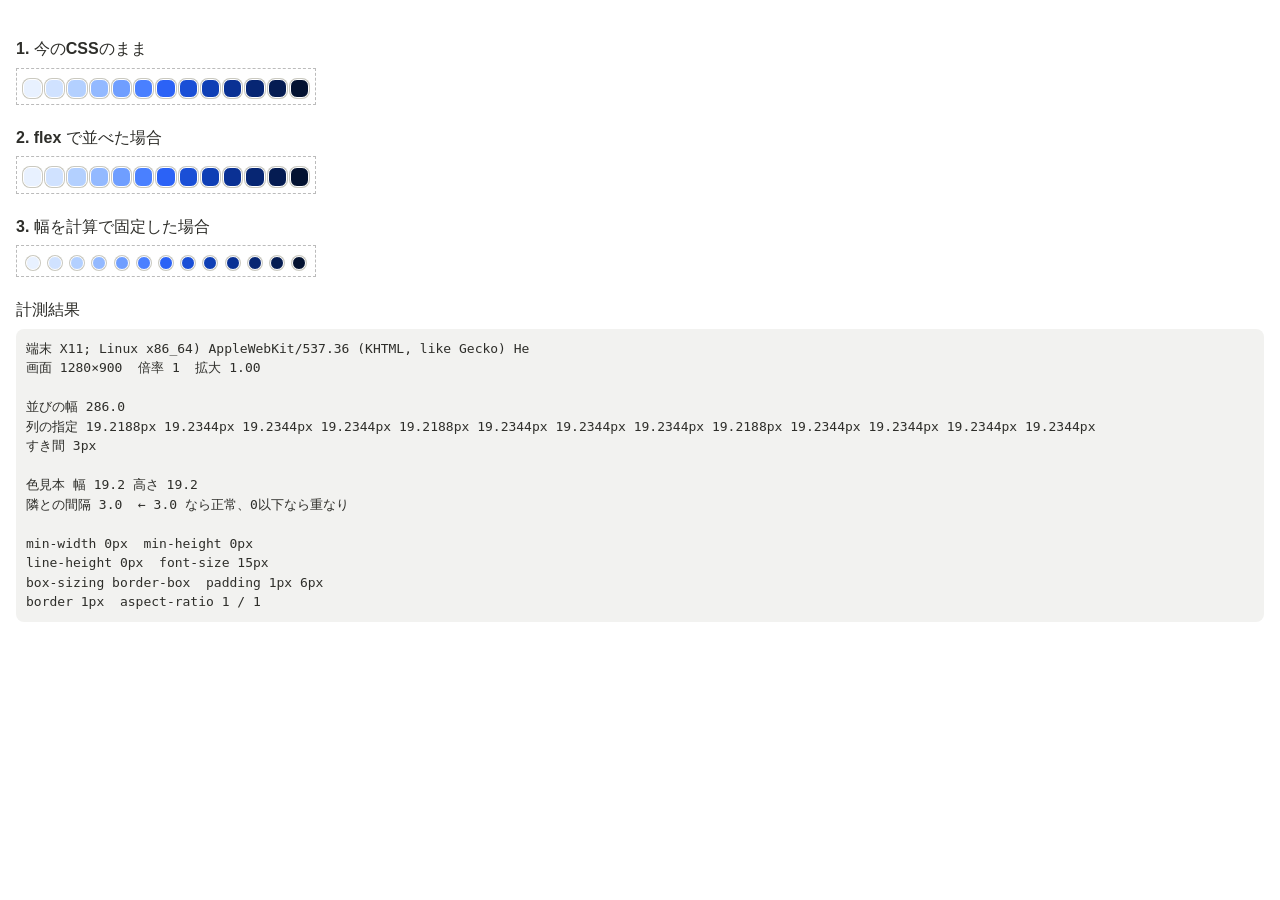
==== check.html @ 310b8d51 "chore: add a throwaway page that measures the swatch grid on a device Co-Authored-By: Claude Opus 5 " ====
<!doctype html>
<html lang="ja">
<head>
<meta charset="UTF-8" />
<meta name="viewport" content="width=device-width, initial-scale=1.0" />
<title>色見本の計測</title>
<link rel="stylesheet" href="styles.css" />
<style>
  body { margin: 0; padding: 16px; background: #fff; font: 15px/1.6 "Hiragino Sans", sans-serif; color: #2e2e2a; }
  h2 { margin: 20px 0 6px; font-size: 16px; }
  pre { margin: 0; padding: 10px; border-radius: 8px; background: #f2f2f0; font: 13px/1.5 ui-monospace, Menlo, monospace; white-space: pre-wrap; }
  .box { max-width: 300px; margin-bottom: 6px; padding: 6px; border: 1px dashed #bbb; }
  .flex .palette-swatches { display: flex; gap: 3px; }
  .flex .swatch { flex: 1 1 0; width: auto; }
  .fixed .swatch { width: calc((100% - 36px) / 13); max-width: 25px; }
</style>
</head>
<body>
<h2>1. 今のCSSのまま</h2>
<div class="box" id="a"><div class="palette-families"><div class="palette-family palette-family--dads"><div class="palette-swatches" style="--palette-columns: 13"></div></div></div></div>

<h2>2. flex で並べた場合</h2>
<div class="box flex" id="b"><div class="palette-families"><div class="palette-family palette-family--dads"><div class="palette-swatches" style="--palette-columns: 13"></div></div></div></div>

<h2>3. 幅を計算で固定した場合</h2>
<div class="box fixed" id="c"><div class="palette-families"><div class="palette-family palette-family--dads"><div class="palette-swatches" style="--palette-columns: 13"></div></div></div></div>

<h2>計測結果</h2>
<pre id="out">…</pre>

<script>
  const colours = ["#e8f1ff","#d0e2ff","#b3d0ff","#93b9ff","#6f9eff","#4a80ff","#2b62f6","#1a4fd6","#0f3fb5","#0a3194","#072673","#051c52","#031231"];
  for (const id of ["a", "b", "c"]) {
    const row = document.querySelector("#" + id + " .palette-swatches");
    for (const colour of colours) {
      const swatch = document.createElement("button");
      swatch.type = "button";
      swatch.className = "swatch";
      swatch.style.setProperty("--swatch", colour);
      row.append(swatch);
    }
  }
  const report = () => {
    const row = document.querySelector("#a .palette-swatches");
    const swatches = [...row.querySelectorAll(".swatch")];
    const first = swatches[0].getBoundingClientRect();
    const second = swatches[1].getBoundingClientRect();
    const style = getComputedStyle(swatches[0]);
    const rowStyle = getComputedStyle(row);
    const lines = [
      "端末 " + navigator.userAgent.replace(/^Mozilla\/5.0 \(/, "").slice(0, 60),
      "画面 " + window.innerWidth + "×" + window.innerHeight + "  倍率 " + window.devicePixelRatio + "  拡大 " + (window.visualViewport ? window.visualViewport.scale.toFixed(2) : "?"),
      "",
      "並びの幅 " + row.getBoundingClientRect().width.toFixed(1),
      "列の指定 " + rowStyle.gridTemplateColumns,
      "すき間 " + rowStyle.columnGap,
      "",
      "色見本 幅 " + first.width.toFixed(1) + " 高さ " + first.height.toFixed(1),
      "隣との間隔 " + (second.left - first.right).toFixed(1) + "  ← 3.0 なら正常、0以下なら重なり",
      "",
      "min-width " + style.minWidth + "  min-height " + style.minHeight,
      "line-height " + style.lineHeight + "  font-size " + style.fontSize,
      "box-sizing " + style.boxSizing + "  padding " + style.padding,
      "border " + style.borderTopWidth + "  aspect-ratio " + style.aspectRatio,
    ];
    document.querySelector("#out").textContent = lines.join("\n");
  };
  report();
  window.addEventListener("resize", report);
</script>
</body>
</html>
---- styles.css ----
:root {
  color-scheme: light;
  /* Every colour is a named colour from USWDS or the Digital Agency Design
     System (DADS), noted beside it. */
  --white: #ffffff; /* DADS white */
  --gray-5: #f0f0ec; /* USWDS gray-warm-5 */
  --gray-10: #e6e6e2; /* USWDS gray-warm-10 */
  --gray-20: #cac9c0; /* USWDS gray-warm-20 */
  --gray-50: #76766a; /* USWDS gray-warm-50 */
  --gray-60: #5d5d52; /* USWDS gray-warm-60 */
  --gray-70: #454540; /* USWDS gray-warm-70 */
  --gray-80: #2e2e2a; /* USWDS gray-warm-80 */
  --primary: #005ea2; /* USWDS blue-60v, the theme's primary */
  --primary-dark: #1a4480; /* USWDS blue-warm-70v, primary-dark */
  --primary-darker: #162e51; /* USWDS blue-warm-80v, primary-darker */
  --error: #d54309; /* USWDS red-warm-50v */
  --error-deep: #3d231d; /* USWDS orange-warm-80v */
  --error-soft: #f7bbb1; /* USWDS red-20 */
  --guide-text: #783cb9; /* USWDS violet-60v */
  --focus-outline: #000000; /* DADS black */
  --focus-field: #2491ff; /* USWDS blue-40v, the USWDS focus colour */
  --disabled-bg: #b3b3b3; /* DADS solid-gray-300 */
  --disabled-text: #f2f2f2; /* DADS solid-gray-50 */
  --credit-text: #666666; /* DADS solid-gray-600 */
  --ink: var(--gray-80);
  --muted: var(--gray-60);
  --line: var(--gray-10);
  --surface: var(--white);
  --canvas-bg: var(--gray-5);
  --disabled: 0.45;
  /* One scale for every gap, and one gutter for every edge of the screen. */
  --space-1: 4px;
  --space-2: 8px;
  --space-3: 12px;
  --space-4: 16px;
  --space-6: 24px;
  --gutter: var(--space-4);
  font-family: "Hiragino Sans", "Yu Gothic UI", "Yu Gothic", Meiryo, sans-serif;
  font-synthesis: none;
}

* {
  box-sizing: border-box;
}

html,
body {
  width: 100%;
  min-width: 720px;
  height: 100%;
  margin: 0;
  overflow-x: auto;
  overflow-y: hidden;
  overscroll-behavior: none;
  /* A quick second tap on a button is a second press, not a zoom. */
  touch-action: manipulation;
  background: var(--canvas-bg);
  color: var(--ink);
}

/* iOS enlarges text in some layouts unless told not to. It would take the
   swatches with it, which are sized from their own line box. */
html {
  -webkit-text-size-adjust: 100%;
}

button,
input {
  font: inherit;
}

button {
  color: inherit;
}

/* One thin black line, set apart by a gap: calm rather than a warning, and it
   stays clear on a light panel, the dark tool in hand, the blue button and a
   row of blue swatches alike. */
button:focus-visible,
input:focus-visible {
  outline: 2px solid var(--focus-outline);
  outline-offset: 2px;
}

/* A box being typed into already shows where the typing goes, and a click puts
   it in focus as surely as the keyboard does, so it takes a line on its own
   border instead of a ring set apart: the USWDS focus colour. */
.value-field:focus-visible,
.color-hex:focus-visible {
  outline: 2px solid var(--focus-field);
  outline-offset: -1px;
  box-shadow: none;
}

.app-shell {
  display: flex;
  height: 100dvh;
  flex-direction: column;
}

.app-header {
  position: relative;
  z-index: 20;
  display: grid;
  min-height: 72px;
  grid-template-columns: 300px 1fr auto;
  align-items: center;
  border-bottom: 1px solid var(--line);
  background: rgba(255, 255, 255, 0.96);
  padding: 0 var(--gutter);
  box-shadow: 0 2px 14px rgba(46, 46, 42, 0.035);
}

.brand {
  display: inline-flex;
  width: max-content;
  align-items: center;
  gap: var(--space-3);
}

/* Contained rather than stretched, so a drawing that is not square keeps its
   shape inside the square it is given. */
.brand-mark {
  display: block;
  width: 52px;
  height: 52px;
  object-fit: contain;
}

.brand-copy {
  display: flex;
  flex-direction: column;
  gap: var(--space-1);
  line-height: 1;
}

.brand-copy small {
  color: var(--muted);
  font-size: 12px;
  font-weight: 600;
  white-space: nowrap;
}

.brand-copy strong {
  font-size: 20px;
  font-weight: 800;
  letter-spacing: 0;
  white-space: nowrap;
}

.document-name {
  display: flex;
  justify-self: center;
  align-items: center;
  gap: 8px;
  color: var(--gray-60);
  font-size: 12px;
  font-weight: 600;
}

.document-dot {
  width: 6px;
  height: 6px;
  border-radius: 50%;
  background: var(--gray-20);
}

.document-name.is-edited .document-dot {
  background: var(--primary);
}

.document-name-compact { display: none; }

.header-actions,
.history-actions {
  display: flex;
  align-items: center;
}

/* Held in the last column, so the buttons stay at the right edge when a narrow
   window hides the document name that would otherwise sit between. */
.header-actions { gap: var(--space-2); grid-column: 3; }

.button,
.zoom-button,
.zoom-value {
  border: 0;
  cursor: pointer;
  transition: transform 160ms ease, background-color 160ms ease, color 160ms ease, border-color 160ms ease, opacity 160ms ease;
}

.button:active:not(:disabled) {
  transform: translateY(1px) scale(0.985);
}

.button:disabled,
.zoom-button:disabled,
.zoom-value:disabled {
  cursor: not-allowed;
  opacity: var(--disabled);
}

.button svg,
.tool-card svg,
.drop-overlay svg {
  fill: none;
  stroke: currentColor;
  stroke-linecap: round;
  stroke-linejoin: round;
  stroke-width: 1.8;
}

.button {
  display: inline-flex;
  min-height: 42px;
  align-items: center;
  justify-content: center;
  gap: 8px;
  border-radius: 11px;
  padding: 0 15px;
  font-size: 12px;
  font-weight: 700;
  letter-spacing: 0.01em;
}

.button svg { width: 18px; height: 18px; }

.button-secondary {
  border: 1px solid var(--gray-20);
  background: var(--surface);
}

.button-secondary:hover { border-color: var(--gray-50); background: var(--gray-5); }

.button-primary {
  min-width: 126px;
  background: var(--primary);
  color: white;
  box-shadow: 0 6px 16px rgba(0, 94, 162, 0.2);
}

.button-primary:hover:not(:disabled) { background: var(--primary-dark); }
.button-primary:active:not(:disabled) { background: var(--primary-darker); }

/* The DADS disabled button, rather than a faded blue that reads as a lighter
   button instead of one that cannot be pressed yet. */
.button-primary:disabled {
  background: var(--disabled-bg);
  color: var(--disabled-text);
  box-shadow: none;
  opacity: 1;
}

.app-body {
  display: flex;
  min-height: 0;
  flex: 1;
}

.side-panel {
  position: relative;
  z-index: 10;
  display: flex;
  width: 300px;
  flex: 0 0 300px;
  flex-direction: column;
  overflow-y: hidden;
  overscroll-behavior-y: none;
  border-right: 1px solid var(--line);
  background: var(--surface);
  padding: var(--space-4) var(--gutter) 0;
}

.side-panel.is-scrollable { overflow-y: auto; }

/* Opening a picture hands the keyboard to the sidebar (app.js), which is where
   Tab carries on from. It is not a control, so it draws no ring. */
.side-panel:focus { outline: none; }

.panel-section + .panel-section {
  margin-top: var(--space-6);
  border-top: 1px solid var(--gray-10);
  padding-top: var(--space-6);
}

.tool-list {
  display: grid;
  grid-template-columns: repeat(3, minmax(0, 1fr));
  align-items: center;
  gap: 5px;
  border-radius: 14px;
  background: var(--gray-5);
  padding: 4px;
}

.tool-card {
  position: relative;
  display: flex;
  min-width: 0;
  /* Tall enough that each tool reads as a thing to press, not a strip of text. */
  height: 72px;
  flex-direction: column;
  align-items: center;
  justify-content: center;
  gap: 6px;
  border: 0;
  border-radius: 10px;
  background: transparent;
  color: var(--gray-70);
  font-size: 12px;
  font-weight: 700;
  cursor: pointer;
  transition: background-color 170ms ease, color 170ms ease, box-shadow 170ms ease;
}

.tool-card svg { width: 28px; height: 28px; }
.tool-card:hover:not(:disabled):not(.is-active) { background: rgba(255, 255, 255, 0.7); }

/* A separator belongs only between two idle tools. It disappears beside the
   selected tool and while either neighbour carries keyboard focus. */
.tool-card + .tool-card::before {
  position: absolute;
  top: 50%;
  left: -3px;
  width: 1px;
  height: 40px;
  background: var(--gray-20);
  content: "";
  opacity: 0;
  pointer-events: none;
  transform: translateY(-50%);
  transition: opacity 170ms ease;
}

.tool-card:not(.is-active):not(:focus-visible) + .tool-card:not(.is-active):not(:focus-visible)::before {
  opacity: 1;
}

.tool-card.is-active {
  background: var(--ink);
  color: white;
  box-shadow: 0 4px 10px rgba(46, 46, 42, 0.18);
}

.tool-card:focus-visible {
  z-index: 1;
  outline: none;
}

.tool-card:focus-visible::after {
  position: absolute;
  inset: -3px;
  border: 3px solid var(--focus-outline);
  border-radius: 13px;
  box-shadow: inset 0 0 0 2px var(--gray-5);
  content: "";
  pointer-events: none;
}

.tool-list:has(.tool-card:focus-visible) .tool-card.is-active { box-shadow: none; }

/* Before a picture the panel shows what is there without pretending to be in
   use: no tool in hand, the settings resting, the colours quiet but still
   readable. The line that says why is the one thing kept at full strength. */
.side-panel:not(.is-ready) .tool-card { opacity: 0.72; }

.side-panel:not(.is-ready) .tool-speech::before { display: none; }

/* A touch that needs a picture points here for a moment: a ring grows outward
   from the button's edge and fades, twice. The button itself does not move,
   grow, or shake, and nothing takes the focus away from the hand. */
.button.is-nudged { position: relative; }

.button.is-nudged::after {
  position: absolute;
  inset: 0;
  border-radius: inherit;
  content: "";
  pointer-events: none;
  animation: open-button-nudge 1s ease-out 2;
}

@keyframes open-button-nudge {
  from { box-shadow: 0 0 0 0 rgba(0, 94, 162, 0.55); }
  to { box-shadow: 0 0 0 16px rgba(0, 94, 162, 0); }
}

/* Asked not to animate, the same two seconds are held as a plain thick ring. */
@media (prefers-reduced-motion: reduce) {
  .button.is-nudged::after {
    animation: none;
    box-shadow: 0 0 0 4px rgba(0, 94, 162, 0.5);
  }
}
.side-panel:not(.is-ready) .tool-speech-copy { color: var(--ink); }
.side-panel:not(.is-ready) .settings-section { opacity: 0.3; }
.side-panel:not(.is-ready) .color-section { opacity: 0.28; }

.tool-card kbd {
  position: absolute;
  top: var(--space-2);
  right: 10px;
  color: var(--gray-60);
  font-family: inherit;
  font-size: 11px;
  font-weight: 800;
}

.tool-card.is-active kbd { color: rgba(255, 255, 255, 0.55); }

/* What the tool in hand says. The tip sits under that tool, and the height is
   the same for every tool, so the slider below never moves when switching. */
.tool-speech {
  position: relative;
  display: flex;
  height: 68px;
  flex-direction: column;
  align-items: center;
  justify-content: center;
  margin: var(--space-3) 0 0;
  border: 1px solid var(--gray-20);
  border-radius: 12px;
  background: white;
  padding: 9px 12px;
  color: var(--gray-70);
  font-size: 12px;
  font-weight: 600;
  line-height: 1.65;
  white-space: pre-line;
  box-shadow: 0 2px 8px rgba(46, 46, 42, 0.06);
  transition: opacity 180ms ease;
}

.tool-speech-copy { width: 100%; }

.tool-speech.has-guide-actions {
  gap: 5px;
  padding: 7px 8px;
}

.tool-speech.has-guide-actions .tool-speech-copy {
  color: var(--guide-text);
  font-size: 11px;
  line-height: 1.35;
}

/* Centred under each of the three equal tool columns, with 4px outer padding
   and two 5px gaps. */
.tool-speech::before {
  position: absolute;
  top: -6px;
  left: calc(4px + (100% - 18px) / 6 - 6px);
  width: 10px;
  height: 10px;
  border-top: 1px solid var(--gray-20);
  border-left: 1px solid var(--gray-20);
  background: white;
  content: "";
  transform: rotate(45deg);
}

.tool-speech[data-tool="bucket"]::before { left: calc(9px + (100% - 18px) / 2 - 6px); }
.tool-speech[data-tool="guide"]::before { left: calc(14px + (100% - 18px) * 5 / 6 - 6px); }
/* Before a picture this bubble carries the one line that says what to do, so it
   keeps its full strength while the controls around it rest. */
.side-panel:not(.is-ready) .tool-speech { opacity: 1; }

.section-heading {
  display: flex;
  align-items: center;
  justify-content: space-between;
  margin-bottom: 0;
  font-size: 12px;
  font-weight: 800;
}

.section-heading .value-field {
  width: 42px;
  height: 25px;
  border: 1px solid var(--gray-20);
  border-radius: 7px;
  padding: 0;
  appearance: textfield;
  background: var(--surface);
  color: inherit;
  font: inherit;
  font-size: 11px;
  text-align: center;
}

.section-heading .value-field::-webkit-inner-spin-button,
.section-heading .value-field::-webkit-outer-spin-button {
  margin: 0;
  appearance: none;
}

/* Turns beside the range while a changed setting is being redone, which takes a
   second or two on a large picture (app.js). It stands in the free space before
   the number, so the row keeps its height. A turning transform carries on while
   the page is busy working the edit out. */
.reapply-spinner {
  flex: none;
  width: 14px;
  height: 14px;
  margin-left: auto;
  margin-right: 8px;
  border: 2px solid var(--primary);
  border-top-color: transparent;
  border-radius: 50%;
  animation: reapply-spin 800ms linear infinite;
}

@keyframes reapply-spin { to { transform: rotate(360deg); } }

.range {
  width: 100%;
  height: 5px;
  margin: var(--space-1) 0 0;
  appearance: none;
  border-radius: 99px;
  background: linear-gradient(to right, var(--primary) 80%, var(--gray-10) 80%);
  cursor: pointer;
}

.range::-webkit-slider-thumb {
  width: 17px;
  height: 17px;
  appearance: none;
  border: 4px solid white;
  border-radius: 50%;
  background: var(--primary);
  box-shadow: 0 1px 5px rgba(46, 46, 42, 0.3);
}

.range::-moz-range-thumb {
  width: 10px;
  height: 10px;
  border: 4px solid white;
  border-radius: 50%;
  background: var(--primary);
  box-shadow: 0 1px 5px rgba(46, 46, 42, 0.3);
}

.range:disabled {
  cursor: not-allowed;
}

.panel-section {
  transition: opacity 180ms ease;
}

.panel-section[aria-disabled="true"] {
  opacity: var(--disabled);
}

.color-section[aria-disabled="true"] {
  pointer-events: none;
}

.color-hex {
  width: 76px;
  height: 25px;
  border: 1px solid var(--gray-20);
  border-radius: 7px;
  padding: 0;
  background: var(--surface);
  color: var(--gray-60);
  font-family: inherit;
  font-size: 11px;
  font-weight: 700;
  letter-spacing: 0.05em;
  text-align: center;
  text-transform: uppercase;
}

/* Sits under the range because it answers the same question the range does -
   how much of the picture one click takes in - rather than being a tool of its
   own. Reaching for it is adjusting the edit, so it does not settle it. */
.scope-toggle {
  display: grid;
  grid-template-columns: repeat(2, minmax(0, 1fr));
  gap: 3px;
  margin-top: var(--space-3);
  border-radius: 9px;
  background: var(--gray-5);
  padding: 3px;
}

.scope-toggle label {
  position: relative;
  display: block;
  cursor: pointer;
}

.scope-toggle input {
  position: absolute;
  inset: 0;
  width: 100%;
  height: 100%;
  margin: 0;
  opacity: 0;
  cursor: inherit;
}

/* Both sides of the switch, and of the palette tabs below, are open to the user,
   so neither may look switched off: the side not chosen is as dark as the labels
   around it, and the white ground is what marks the chosen one. At 11px the
   lighter Hiragino faces read as disabled, so the words stay one step heavier. */
.scope-toggle span {
  display: flex;
  min-height: 28px;
  align-items: center;
  justify-content: center;
  border-radius: 7px;
  color: var(--gray-70);
  font-size: 11px;
  font-weight: 600;
}

.scope-toggle label:hover span { background: rgba(255, 255, 255, 0.58); }
.scope-toggle input:checked + span { background: var(--surface); color: var(--ink); box-shadow: 0 1px 4px rgba(46, 46, 42, 0.1); }
.scope-toggle input:focus-visible + span { outline: 2px solid var(--focus-outline); outline-offset: 2px; }
.settings-section[aria-disabled="true"] .scope-toggle label { cursor: not-allowed; }

/* As heavy as the switch under it, for the same reason: one step lighter, the
   words look switched off beside it. */
.include-toggle {
  display: flex;
  align-items: center;
  gap: 8px;
  margin-top: var(--space-3);
  color: var(--gray-70);
  font-size: 11px;
  font-weight: 600;
  cursor: pointer;
}

.include-toggle input {
  width: 15px;
  height: 15px;
  margin: 0;
  accent-color: var(--primary);
  cursor: inherit;
}

/* Chrome keeps a native checkbox's corners square, and its outline with them,
   so the ring is drawn around the box by the label instead: the same 2px line
   and 2px gap as every other ring, with its corners rounded. */
.include-toggle { position: relative; }
.include-toggle input:focus-visible { outline: none; }
.include-toggle:has(input:focus-visible)::before {
  position: absolute;
  top: 50%;
  left: -4px;
  width: 23px;
  height: 23px;
  box-sizing: border-box;
  border: 2px solid var(--focus-outline);
  border-radius: 6px;
  content: "";
  transform: translateY(-50%);
  pointer-events: none;
}

.settings-section[aria-disabled="true"] .include-toggle { cursor: not-allowed; }

/* The heading names the bar right under it, so the two sit close together. */
.settings-section .section-heading { margin-bottom: 0; }
.settings-section .range { margin-top: 0; }

.color-control {
  display: flex;
  align-items: center;
  gap: 6px;
}

.color-chip {
  position: relative;
  display: block;
  width: 25px;
  height: 25px;
  cursor: pointer;
}

/* Only when the keyboard brought focus here: a click opens the colour picker,
   and a ring around the swatch as well would only get in the way. */
.color-chip:has(input:focus-visible) {
  border-radius: 8px;
  outline: 2px solid var(--focus-outline);
  outline-offset: 2px;
}

.color-chip input[type="color"] {
  position: absolute;
  width: 1px;
  height: 1px;
  opacity: 0;
  pointer-events: none;
}

.color-preview {
  display: block;
  width: 25px;
  height: 25px;
  border: 0;
  border-radius: 7px;
  background: #ff7628;
  box-shadow: 0 0 0 1px rgba(0, 0, 0, 0.08), 0 2px 5px rgba(46, 46, 42, 0.1);
}

.recent-colors {
  margin-top: var(--space-4);
}

.recent-heading {
  display: block;
  margin-bottom: var(--space-2);
  font-size: 11px;
  font-weight: 500;
  letter-spacing: 0.06em;
}

.recent-swatches {
  display: grid;
  grid-template-columns: repeat(13, minmax(0, 1fr));
  gap: 3px;
  justify-items: center;
}

.recent-slot {
  width: 100%;
  max-width: 25px;
  aspect-ratio: 1;
  border: 1px dashed var(--gray-20);
  border-radius: 7px;
}

.preset-palette {
  margin-top: var(--space-4);
  border-top: 1px solid var(--gray-10);
  padding-top: var(--space-4);
}

.tool-section + .settings-section {
  margin-top: var(--space-6);
  border-top: 0;
  padding-top: 0;
}

.palette-tabs {
  display: grid;
  grid-template-columns: repeat(2, minmax(0, 1fr));
  gap: 3px;
  margin-top: 0;
  border-radius: 9px;
  background: var(--gray-5);
  padding: 3px;
}

.palette-tab {
  display: flex;
  min-width: 0;
  min-height: 32px;
  align-items: center;
  justify-content: center;
  flex-direction: column;
  gap: 2px;
  border: 0;
  border-radius: 7px;
  background: transparent;
  padding: 4px 6px;
  color: var(--gray-70);
  font-size: 11px;
  font-weight: 600;
  cursor: pointer;
}

.palette-tab:hover:not(:disabled) { background: rgba(255, 255, 255, 0.58); }
.palette-tab.is-active { background: var(--surface); color: var(--ink); box-shadow: 0 1px 4px rgba(46, 46, 42, 0.1); }
.palette-tab:focus-visible { position: relative; z-index: 1; }
.palette-tab:disabled { cursor: not-allowed; }

.palette-families {
  display: grid;
  grid-template-columns: minmax(0, 1fr);
  gap: 6px;
  margin-top: var(--space-3);
}

/* The credit the Digital Agency asks for, with the link on the site's name in
   place of its address, as the Digital Agency copyright policy allows. The link
   follows the DADS link text guidance: a colour and an underline, and an icon at
   the end saying that it opens a new tab. */
.palette-credit {
  margin: var(--space-4) 0 0;
  color: var(--credit-text);
  font-size: 11px;
  line-height: 1.6;
}

/* A footnote, so the link stays out of the theme blue and in the same grey as
   the words after it; the underline alone marks it, thickening on hover as in
   the DADS link text states. */
.palette-credit a {
  color: inherit;
  text-decoration: underline;
  text-underline-offset: 2px;
}

.palette-credit a:hover { text-decoration-thickness: 2px; }

/* Kept whole, so a narrow line breaks after the link instead of inside a word. */
.palette-credit span { white-space: nowrap; }

.new-tab-icon {
  width: 1.1em;
  height: 1.1em;
  margin-left: 2px;
  vertical-align: -0.2em;
  fill: none;
  stroke: currentColor;
  stroke-width: 2;
  stroke-linecap: round;
  stroke-linejoin: round;
}


.palette-family {
  display: grid;
  min-width: 0;
  align-items: center;
  gap: 3px;
}

.palette-family--dads {
  grid-template-columns: minmax(0, 1fr);
  align-items: start;
}

.palette-family--uswds {
  grid-template-columns: repeat(var(--palette-columns), minmax(0, 1fr));
}

.palette-swatches {
  display: grid;
  min-width: 0;
  grid-template-columns: repeat(var(--palette-columns), minmax(0, 1fr));
  gap: 3px;
}

.swatch {
  position: relative;
  width: 100%;
  max-width: 25px;
  aspect-ratio: 1;
  /* A grid item may not shrink below its own content by default, and an empty
     button still carries a line box. In WebKit that height turns into a least
     width through the aspect ratio, and the swatches spill over their columns
     and overlap. Nothing here has content, so none of it is needed. */
  min-width: 0;
  min-height: 0;
  line-height: 0;
  justify-self: center;
  border: 1.5px solid var(--surface);
  border-radius: 7px;
  background: var(--swatch);
  box-shadow: 0 0 0 1px var(--gray-20);
  cursor: pointer;
  transition: transform 140ms ease, box-shadow 140ms ease;
}

.swatch.is-selected {
  z-index: 2;
  box-shadow: 0 0 0 2px var(--ink);
}

/* Remember the paint colour without marking it while another tool is in hand. */
.color-section.is-paint-tool-inactive .swatch.is-selected {
  box-shadow: 0 0 0 1px var(--gray-20);
}

.swatch:disabled { cursor: not-allowed; }

/* Focus supplies the black outer ring. Keep the swatch's usual pale frame
   inside it so a selected swatch does not add a second black ring. */
.swatch:focus-visible {
  z-index: 2;
  box-shadow: 0 0 0 1px var(--gray-20);
}

/* A swatch being inspected stays above the selected or focused neighbour, so
   its enlarged edge remains visible on both sides. */
.swatch:hover { z-index: 3; transform: scale(1.2); }

.swatch-tooltip {
  position: fixed;
  z-index: 200;
  max-width: min(280px, calc(100vw - 16px));
  border-radius: 7px;
  background: var(--gray-80);
  color: white;
  padding: 6px 9px;
  font-size: 11px;
  font-weight: 600;
  line-height: 1.4;
  pointer-events: none;
  white-space: nowrap;
  box-shadow: 0 6px 16px rgba(46, 46, 42, 0.2);
}

.workspace {
  display: grid;
  min-width: 0;
  flex: 1;
  grid-template-rows: 46px minmax(0, 1fr);
  background: var(--canvas-bg);
}

.workspace-topbar {
  position: relative;
  z-index: 5;
  display: flex;
  align-items: center;
  justify-content: space-between;
  color: var(--gray-60);
  padding: 0 var(--gutter);
  font-size: 11px;
  font-weight: 600;
}

.workspace-topbar { border-bottom: 1px solid var(--gray-10); }

.workspace-controls,
.canvas-meta {
  display: flex;
  align-items: center;
  gap: 8px;
}

.workspace-controls {
  min-width: 0;
  overflow: hidden;
}

.canvas-meta { flex: none; }

.guide-help-line {
  position: absolute;
  z-index: 1;
  left: 50%;
  display: flex;
  min-width: 0;
  max-width: calc(100% - 420px);
  align-items: center;
  gap: 5px;
  color: var(--gray-60);
  margin: 0;
  overflow: hidden;
  font-size: 11px;
  font-weight: 600;
  line-height: 1;
  white-space: nowrap;
  transform: translateX(-50%);
}

.guide-help-line span {
  min-width: 0;
  overflow: hidden;
  text-overflow: ellipsis;
}

.guide-help-line strong {
  color: var(--gray-70);
  font-weight: 800;
}

/* The short wording is for a narrow window, where the full one would wrap in
   the middle of a hint. Each hint stays whole, so if a line ever has to break
   it breaks between hints, never inside one. */
.guide-help-short { display: none; }

/* Tapped, not clicked, where the screen is worked by touch or pencil. */
.word-touch { display: none; }

@media (hover: none) and (pointer: coarse) {
  .word-pointer { display: none; }
  .word-touch { display: inline; }
}

.guide-help-item {
  display: inline-block;
  margin: 0 6px;
  white-space: nowrap;
}

.guide-help-line[hidden] {
  display: none;
}

.guide-help-line svg {
  width: 15px;
  height: 15px;
  flex: none;
  fill: none;
  stroke: currentColor;
  stroke-linecap: round;
  stroke-width: 1.7;
}

/* The undo and redo arrows are drawn on a 24-unit grid and turn a corner, so
   they keep a rounded join and a weight of 3, which at 14px lands on the line
   the zoom marks draw at 2 on their 16-unit grid. Their heads point outward
   and weigh more than the small zoom marks, so the pair takes 2px more on the
   outside to look as roomy as the zoom group does. */
.history-actions { padding-inline: 2px; }
.history-actions .zoom-button svg { width: 14px; height: 14px; stroke-width: 3; stroke-linejoin: round; }
.history-divider { width: 1px; height: 14px; flex: none; background: var(--gray-20); }

.meta-chip {
  border-radius: 4px;
  background: var(--gray-10);
  color: var(--gray-70);
  padding: 3px 5px;
  font-size: 11px;
  font-weight: 800;
  letter-spacing: 0.05em;
}

.canvas-viewport {
  position: relative;
  min-width: 0;
  min-height: 0;
  overflow: hidden;
  background-image: radial-gradient(circle at 1px 1px, rgba(118, 118, 106, 0.2) 1px, transparent 0);
  background-size: 20px 20px;
}

/* One centred column - the drawing, the headline, the line under it, the button -
   so nothing leans to one side, and the layout is the same at every width. */
.empty-state {
  display: flex;
  width: 100%;
  height: 100%;
  min-height: 380px;
  flex-direction: column;
  align-items: center;
  justify-content: center;
  gap: var(--space-6);
  text-align: center;
  /* More room below than above: dead centre reads as sitting low on the screen.
     The column's middle lands about a sixteenth of the canvas above the middle
     of it, which is where the eye looks for the centre.
     --empty-shift, measured by the script, is how far the header's centre line
     (the document name) sits left of the canvas's; twice that on the right moves
     the column onto the same line. */
  padding: calc(var(--space-6) * 2) calc(var(--space-6) * 2 + var(--empty-shift, 0px) * 2) calc(14vh + 16px) calc(var(--space-6) * 2);
}

/* The drawing is taller than it is wide, so the width is what is sized and the
   height follows it. */
.empty-illustration {
  display: block;
  /* Small enough that the headline, not the face, is the first thing read. */
  width: 104px;
  height: auto;
  flex: 0 0 auto;
}

/* Pochi at his easel, small and faint, in the bottom right corner where a
   copyright line would go, so the canvas reads as ending there. He keeps as far
   from the edges as the top bar keeps from its sides; app.js sets how wide he is.
   He stays behind the column and lets every click and drop through. */
.empty-state { position: relative; z-index: 0; }

.empty-decor {
  position: absolute;
  z-index: -1;
  right: var(--gutter);
  bottom: var(--gutter);
  width: var(--decor-width);
  height: auto;
  opacity: 0.15;
  pointer-events: none;
}

.empty-copy { max-width: 520px; }

.empty-copy h2 {
  margin: 0;
  font-size: clamp(28px, 2.8vw, 40px);
  font-weight: 800;
  letter-spacing: -0.06em;
  line-height: 1.28;
}

/* Each phrase is kept whole, so a narrow line breaks after 、 instead of
   leaving a word's last letters alone on the next line. */
.empty-copy h2 span,
.empty-copy p span { white-space: nowrap; }

/* A 、 or 。 is small and light, so the eye centres a line on its words. The
   whole mark hangs past the line, as in hanging punctuation, and the words
   alone take the middle. */
.hanging-punct { margin-right: -1em; }

/* The full-width １ is a thin stroke in the middle of its square, so the empty
   quarter on its left is let out past the line the same way. */
.hanging-digit { margin-left: -0.25em; }

/* Close under the headline, as one piece of text; Pochi above and the button
   below stand apart from it by about the same distance. */
.empty-copy p {
  margin: var(--space-1) 0 var(--space-6);
  color: var(--gray-60);
  font-size: 14px;
  line-height: 1.9;
}

.button-empty {
  min-width: 304px;
  min-height: 72px;
  gap: 12px;
  border-radius: 15px;
  /* Centring the icon and the words together leaves the words looking pushed to
     the right, since the thin icon weighs less than the words; centring the words
     alone tips it the other way. Half the icon and its gap (15px) goes to the
     right side, between the two: 18px here, for a 24px icon and a 12px gap. */
  padding: 0 54px 0 36px;
  font-size: 20px;
  font-weight: 700;
  letter-spacing: 0.04em;
  /* The USWDS default button: primary at rest, primary-dark under the pointer
     and primary-darker while pressed. */
  background: var(--primary);
  color: white;
  box-shadow: 0 8px 18px rgba(0, 94, 162, 0.24);
}

.button-empty svg { width: 24px; height: 24px; }

.button-empty:hover { background: var(--primary-dark); }
.button-empty:active { background: var(--primary-darker); }

.canvas-stage {
  position: absolute;
  inset: 0;
  display: flex;
  align-items: flex-start;
  justify-content: flex-start;
  overflow: auto;
  padding: 21px 44px 67px;
  /* A pencil or finger stroke here belongs to the picture, and two fingers zoom
     and pan it from app.js, so the browser does neither on its own. */
  touch-action: none;
}

.canvas-stage::after {
  content: "";
  min-width: 1px;
  min-height: 1px;
  flex: 0 0 1px;
}

.is-hidden { display: none !important; }

.canvas-frame {
  position: relative;
  flex: 0 0 auto;
  margin: auto;
  border-radius: 3px;
  background-color: white;
  background-image: linear-gradient(45deg, var(--gray-10) 25%, transparent 25%), linear-gradient(-45deg, var(--gray-10) 25%, transparent 25%), linear-gradient(45deg, transparent 75%, var(--gray-10) 75%), linear-gradient(-45deg, transparent 75%, var(--gray-10) 75%);
  background-position: 0 0, 0 8px, 8px -8px, -8px 0;
  background-size: 16px 16px;
  box-shadow: 0 18px 55px rgba(46, 46, 42, 0.19), 0 0 0 1px rgba(46, 46, 42, 0.08);
  line-height: 0;
}

/* Marks the pixel the tolerance slider is moving. It only shows while that
   slider is in use, so nothing sits on the artwork the rest of the time. */
.edit-marker {
  position: absolute;
  width: 16px;
  height: 16px;
  border: 2px solid var(--ink);
  border-radius: 50%;
  box-shadow: 0 0 0 1.5px rgba(255, 255, 255, 0.95), inset 0 0 0 1.5px rgba(255, 255, 255, 0.95);
  transform: translate(-50%, -50%);
  pointer-events: none;
}

/* The guide lines live above the picture and are never part of it, so they sit
   on their own overlay that the export never touches. */
.guide-overlay {
  position: absolute;
  inset: 0;
  width: 100%;
  height: 100%;
  pointer-events: none;
  overflow: visible;
  shape-rendering: geometricPrecision;
}

.guide-actions {
  display: grid;
  width: 100%;
  grid-template-columns: repeat(3, minmax(0, 1fr));
  gap: 5px;
}

.guide-action {
  height: 27px;
  border: 1px solid var(--gray-20);
  border-radius: 6px;
  background: var(--gray-5);
  padding: 0 7px;
  color: var(--ink);
  font-size: 11px;
  font-weight: 700;
  cursor: pointer;
}

.guide-action:hover:not([aria-pressed="true"]) {
  background: var(--gray-10);
}

.guide-action[aria-pressed="true"] {
  border-color: var(--ink);
  background: var(--ink);
  color: #ffffff;
}

#editorCanvas {
  display: block;
  max-width: none;
  cursor: crosshair;
  image-rendering: auto;
}

/* Shrunk to fit, the picture is resampled and smoothing is what keeps it from
   crawling. At its own size and beyond there is nothing to smooth: the pixels
   are the thing being looked at, and blurring them hides the very edge the user
   opened the tool to check. The guide overlay keeps its own smoothing - it is a
   line to follow, not artwork. */
#editorCanvas.is-magnified {
  image-rendering: pixelated;
}

/* Over a point the cursor turns into the arrow Photoshop shows for moving one,
   so the difference between "place a point here" and "take hold of this one" is
   visible before the press. */
#editorCanvas.is-over-point {
  cursor:
    url("data:image/svg+xml;utf8,%3Csvg xmlns='http://www.w3.org/2000/svg' width='20' height='20'%3E%3Cpath d='M3 2 L3 17 L7 13 L10 19 L13 18 L10 12 L15 12 Z' fill='%23ffffff' stroke='%23111111' stroke-width='1.2' stroke-linejoin='round'/%3E%3C/svg%3E") 3 2,
    move;
}

/* A click on an existing point continues from it; a drag still moves it. */
#editorCanvas.can-continue-guide,
#editorCanvas.can-connect-guide { cursor: crosshair; }

#editorCanvas.is-erasing-point { cursor: default; }
#editorCanvas.is-erasing-point.is-over-point { cursor: pointer; }

#editorCanvas.is-busy { cursor: progress; }

.drop-overlay {
  position: absolute;
  z-index: 30;
  inset: var(--gutter);
  display: none;
  place-items: center;
  border: 2px dashed var(--primary);
  border-radius: 20px;
  background: rgba(232, 245, 255, 0.93); /* USWDS blue-5v */
  backdrop-filter: blur(5px);
  color: var(--primary);
}

.drop-overlay.is-visible { display: grid; }
.drop-overlay > div { display: flex; align-items: center; flex-direction: column; gap: 7px; }
.drop-overlay svg { width: 31px; height: 31px; margin-bottom: 4px; }
.drop-overlay strong { color: var(--ink); font-size: 16px; }
.drop-overlay span { color: var(--gray-60); font-size: 11px; }

.history-actions,
.zoom-controls {
  display: flex;
  flex: none;
  align-items: center;
  gap: 3px;
  overflow: hidden;
  border: 1px solid var(--gray-20);
  border-radius: 8px;
  background: rgba(255, 255, 255, 0.72);
}

.zoom-button,
.zoom-value {
  height: 27px;
  background: transparent;
  color: var(--gray-60);
  font-size: 11px;
  font-weight: 700;
}

.zoom-button {
  display: grid;
  width: 28px;
  place-items: center;
}

.zoom-button svg {
  width: 14px;
  height: 14px;
  fill: none;
  stroke: currentColor;
  stroke-linecap: round;
  stroke-width: 2;
}

.zoom-value { min-width: 48px; padding: 0 5px; font-size: 11px; }
.zoom-button:hover:not(:disabled), .zoom-value:hover:not(:disabled) { background: white; }

/* The three sit edge to edge in a strip that clips what it holds, so a ring
   drawn outside the button is cut away by it and nothing shows. Drawing the
   ring inside keeps all of it, and the lit face says which one is in hand. */
.zoom-button:focus-visible,
.zoom-value:focus-visible {
  border-radius: 6px;
  outline: 2px solid var(--focus-outline);
  outline-offset: -4px;
  background: white;
  color: var(--ink);
}

.toast {
  position: fixed;
  z-index: 100;
  right: var(--gutter);
  bottom: var(--gutter);
  max-width: min(350px, calc(100vw - var(--gutter) * 2));
  transform: translateY(18px);
  border: 1px solid rgba(255, 255, 255, 0.15);
  border-radius: 12px;
  background: var(--gray-80);
  color: white;
  padding: 12px 16px;
  font-size: 11px;
  font-weight: 600;
  line-height: 1.5;
  opacity: 0;
  pointer-events: none;
  box-shadow: 0 12px 30px rgba(46, 46, 42, 0.25);
  transition: opacity 180ms ease, transform 180ms ease;
}

.toast.is-visible { transform: translateY(0); opacity: 1; }

.toast.is-error {
  border-color: var(--error);
  background: var(--error-deep);
  padding-right: 48px;
  pointer-events: auto;
}

/* The red border says "error" only to someone who can see the colour and knows
   this app's palette. The word says it to everyone, at a glance. */
.toast-label {
  display: block;
  margin-bottom: 2px;
  color: var(--error-soft);
  font-size: 10px;
  letter-spacing: 0.06em;
}

.toast-label[hidden] { display: none; }

.toast-dismiss {
  position: absolute;
  /* Lined up with the word "エラー" beside it, not with the block: the button is
     32px tall for the finger, so its box reaches well below that row. */
  top: 1px;
  right: 5px;
  display: grid;
  width: 32px;
  height: 32px;
  place-items: center;
  border: 0;
  border-radius: 8px;
  background: transparent;
  color: var(--error-soft);
  padding: 0;
  font-size: 18px;
  line-height: 1.2;
  cursor: pointer;
}

.toast-dismiss:hover { background: rgba(255, 255, 255, 0.1); }
.toast-dismiss:focus-visible { outline-color: white; outline-offset: 1px; }
.toast-dismiss[hidden] { display: none; }

@media (max-width: 900px) {
  .app-header { grid-template-columns: 190px 1fr auto; }
  .brand-mark { width: 42px; height: 42px; }
  .brand { gap: var(--space-2); }
  .brand-copy strong { font-size: 16px; }
  .brand-copy small { font-size: 11px; }
  .document-name { display: none; }
  .document-name.is-edited { display: flex; }
  .document-name-full { display: none; }
  .document-name-compact { display: inline; }
  .guide-help-full { display: none; }
  .guide-help-short { display: inline; }
  .empty-state { padding: var(--space-6); }
  .empty-illustration { width: 88px; }
  .empty-copy { max-width: 400px; }
  .empty-copy h2 { font-size: 30px; }
}

/* On a laptop-height screen, reclaim a few pixels from each generous vertical
   gap so the palette credit is fully visible instead of looking deliberately
   clipped. The controls keep their sizes and only the surrounding air tightens. */
@media (max-height: 900px) and (min-width: 701px) {
  .side-panel { padding-top: var(--space-2); }
  .tool-speech { margin-top: var(--space-2); }
  .tool-section + .settings-section { margin-top: var(--space-3); }
  .settings-section + .color-section { margin-top: var(--space-3); padding-top: var(--space-3); }
  .recent-colors { margin-top: var(--space-2); }
  .preset-palette { margin-top: var(--space-2); padding-top: var(--space-2); }
  .palette-families { gap: var(--space-1); margin-top: var(--space-1); }
  .palette-credit { margin-top: var(--space-1); }
}

/* Set from app.js only when the window would show the whole palette but leave the
   credit under it cut off or pressed against the bottom edge. The spacing gives
   back what the credit needs, in turn: first the room above the tools, then the
   header, then the gaps between sections, and only then the small gaps inside
   them. Each step runs from 0, as it was, to 1, as far as it goes, so a window a
   few pixels short changes by a few pixels, and where there is room to spare it
   goes first. At 1 both spacings arrive at the same place; no control changes
   size. The fill colour keeps a wider gap above it and a closer one inside, so it
   still reads as its own group. */
.app-shell.is-tight .side-panel { padding-top: calc(16px - 12px * var(--tight-top, 1)); }
.app-shell.is-tight .app-header { min-height: calc(72px - 12px * var(--tight-header, 1)); }
.app-shell.is-tight .tool-section + .settings-section { margin-top: calc(24px - 16px * var(--tight-sections, 1)); }
.app-shell.is-tight .settings-section + .color-section {
  margin-top: calc(24px - 14px * var(--tight-sections, 1));
  padding-top: calc(24px - 14px * var(--tight-sections, 1));
}
.app-shell.is-tight .recent-colors { margin-top: calc(16px - 11px * var(--tight-sections, 1)); }
.app-shell.is-tight .preset-palette {
  margin-top: calc(16px - 10px * var(--tight-sections, 1));
  padding-top: calc(16px - 10px * var(--tight-sections, 1));
}
.app-shell.is-tight .palette-credit { margin-top: calc(16px - 16px * var(--tight-sections, 1)); }
.app-shell.is-tight .include-toggle,
.app-shell.is-tight .scope-toggle { margin-top: calc(12px - 4px * var(--tight-gaps, 1)); }
.app-shell.is-tight .recent-heading { margin-bottom: calc(8px - 3px * var(--tight-gaps, 1)); }

/* The same squeeze, starting from the laptop-height spacing above. */
@media (max-height: 900px) and (min-width: 701px) {
  .app-shell.is-tight .side-panel { padding-top: calc(8px - 4px * var(--tight-top, 1)); }
  .app-shell.is-tight .tool-section + .settings-section { margin-top: calc(12px - 4px * var(--tight-sections, 1)); }
  .app-shell.is-tight .settings-section + .color-section {
    margin-top: calc(12px - 2px * var(--tight-sections, 1));
    padding-top: calc(12px - 2px * var(--tight-sections, 1));
  }
  .app-shell.is-tight .recent-colors { margin-top: calc(8px - 3px * var(--tight-sections, 1)); }
  .app-shell.is-tight .preset-palette {
    margin-top: calc(8px - 2px * var(--tight-sections, 1));
    padding-top: calc(8px - 2px * var(--tight-sections, 1));
  }
  .app-shell.is-tight .palette-credit { margin-top: calc(4px - 4px * var(--tight-sections, 1)); }
}

@media (max-height: 690px) and (min-width: 701px) {
  .side-panel { padding-top: var(--space-3); }
  .panel-section + .panel-section { margin-top: var(--space-4); padding-top: var(--space-4); }
  .empty-illustration { width: 88px; }
}

@media (max-height: 560px) and (min-width: 701px) {
  .workspace { grid-template-rows: 38px minmax(0, 1fr); }
  .canvas-stage { padding: 25px 44px 63px; }
  .empty-state { min-height: 0; gap: var(--space-3); padding: var(--space-3) var(--space-6); }
  .empty-illustration { width: 64px; }
  .empty-copy h2 { font-size: 26px; }
  .empty-copy p { margin: 0 0 var(--space-3); line-height: 1.55; }
  /* The one button that starts everything keeps a comfortable target even
     where the height is tight: smaller than usual, never small. */
  .button-empty { min-height: 48px; padding: 0 48px 0 30px; font-size: 17px; }
}

/* The same line on a short screen. Below 900px wide the document name is hidden,
   so there is no line to meet and the group stays in the canvas's middle. */
@media (max-height: 560px) and (min-width: 901px) {
  .empty-state { padding-right: calc(var(--space-6) + var(--empty-shift, 0px) * 2); }
}

@media (max-width: 1180px) {
  .workspace { grid-template-rows: 78px minmax(0, 1fr); }
  .canvas-stage { padding: 8px 44px 86px; }

  .workspace-topbar {
    display: grid;
    grid-template-columns: minmax(0, 1fr) auto;
    grid-template-rows: 46px 32px;
  }

  .workspace-controls { grid-column: 1; grid-row: 1; }
  .canvas-meta { grid-column: 2; grid-row: 1; }

  .guide-help-line {
    position: static;
    grid-column: 1 / -1;
    grid-row: 2;
    max-width: 100%;
    justify-self: center;
    overflow: visible;
    line-height: 1.35;
    text-align: center;
    white-space: normal;
    transform: none;
  }

  .guide-help-line span {
    overflow: visible;
    text-overflow: clip;
  }
}

@media (max-width: 1180px) and (max-height: 560px) {
  .workspace { grid-template-rows: 66px minmax(0, 1fr); }
  .workspace-topbar { grid-template-rows: 38px 28px; }
  .canvas-stage { padding: 11px 44px 77px; }
  .guide-help-line { font-size: 10px; }
}

@media (prefers-reduced-motion: reduce) {
  *, *::before, *::after { scroll-behavior: auto !important; transition-duration: 0.01ms !important; animation-duration: 0.01ms !important; }
  /* Spun that fast the arc would flicker. Held still, it still says a redo is under way. */
  .reapply-spinner { animation: none; }
}
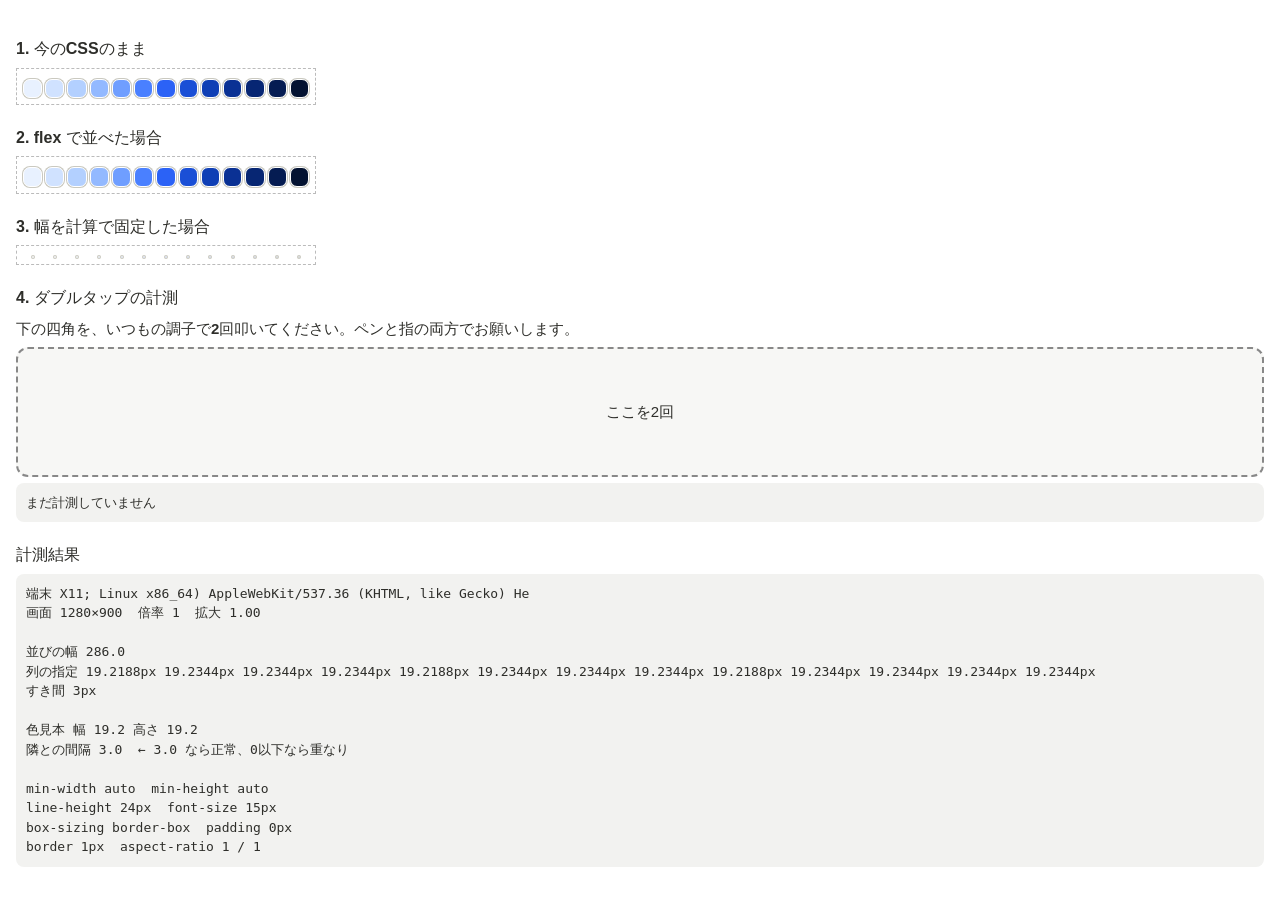
==== commit fb5b9b2f: "chore: measure double-tap timing on the device page Co-Authored-By: Claude Opus 5 <noreply@anthropic" ====
--- a/check.html
+++ b/check.html
@@ -24,6 +24,11 @@
 
 <h2>3. 幅を計算で固定した場合</h2>
 <div class="box fixed" id="c"><div class="palette-families"><div class="palette-family palette-family--dads"><div class="palette-swatches" style="--palette-columns: 13"></div></div></div></div>
+
+<h2>4. ダブルタップの計測</h2>
+<p style="margin:0 0 6px">下の四角を、<b>いつもの調子で2回</b>叩いてください。ペンと指の両方でお願いします。</p>
+<div id="tapper" style="display:grid;place-items:center;height:130px;border:2px dashed #888;border-radius:12px;background:#f7f7f5;touch-action:none;font-size:15px">ここを2回</div>
+<pre id="taps" style="margin-top:6px">まだ計測していません</pre>
 
 <h2>計測結果</h2>
 <pre id="out">…</pre>
@@ -67,6 +72,22 @@
   };
   report();
   window.addEventListener("resize", report);
+
+  // ダブルタップの間隔と、2回の指先の距離を測る
+  const tapper = document.querySelector("#tapper");
+  const taps = document.querySelector("#taps");
+  const history = [];
+  tapper.addEventListener("pointerdown", (event) => {
+    const now = { kind: event.pointerType, at: Date.now(), x: event.clientX, y: event.clientY };
+    const last = history[history.length - 1];
+    history.push(now);
+    if (last && now.at - last.at < 1500 && last.kind === now.kind) {
+      const gap = now.at - last.at;
+      const move = Math.round(Math.hypot(now.x - last.x, now.y - last.y) * 10) / 10;
+      const line = `${now.kind}：間隔 ${gap}ms　ずれ ${move}px　${gap <= 350 ? "350ms以内" : "★350msを超えた"}`;
+      taps.textContent = (taps.textContent.startsWith("まだ") ? "" : taps.textContent + "\n") + line;
+    }
+  });
 </script>
 </body>
 </html>
--- a/styles.css
+++ b/styles.css
@@ -58,12 +58,6 @@
   color: var(--ink);
 }
 
-/* iOS enlarges text in some layouts unless told not to. It would take the
-   swatches with it, which are sized from their own line box. */
-html {
-  -webkit-text-size-adjust: 100%;
-}
-
 button,
 input {
   font: inherit;
@@ -853,13 +847,12 @@
   width: 100%;
   max-width: 25px;
   aspect-ratio: 1;
-  /* A grid item may not shrink below its own content by default, and an empty
-     button still carries a line box. In WebKit that height turns into a least
-     width through the aspect ratio, and the swatches spill over their columns
-     and overlap. Nothing here has content, so none of it is needed. */
-  min-width: 0;
-  min-height: 0;
-  line-height: 0;
+  /* A button carries the browser's own padding until it is told otherwise, and
+     iOS Safari's is 15px on each side. A border-box element cannot be narrower
+     than its padding and border, so each swatch sat 33px wide in a 19px column
+     and lay over the one beside it: measured on an iPad, -10.8px between them.
+     Chrome pads a button by 6px, which fits, which is why it never showed. */
+  padding: 0;
   justify-self: center;
   border: 1.5px solid var(--surface);
   border-radius: 7px;
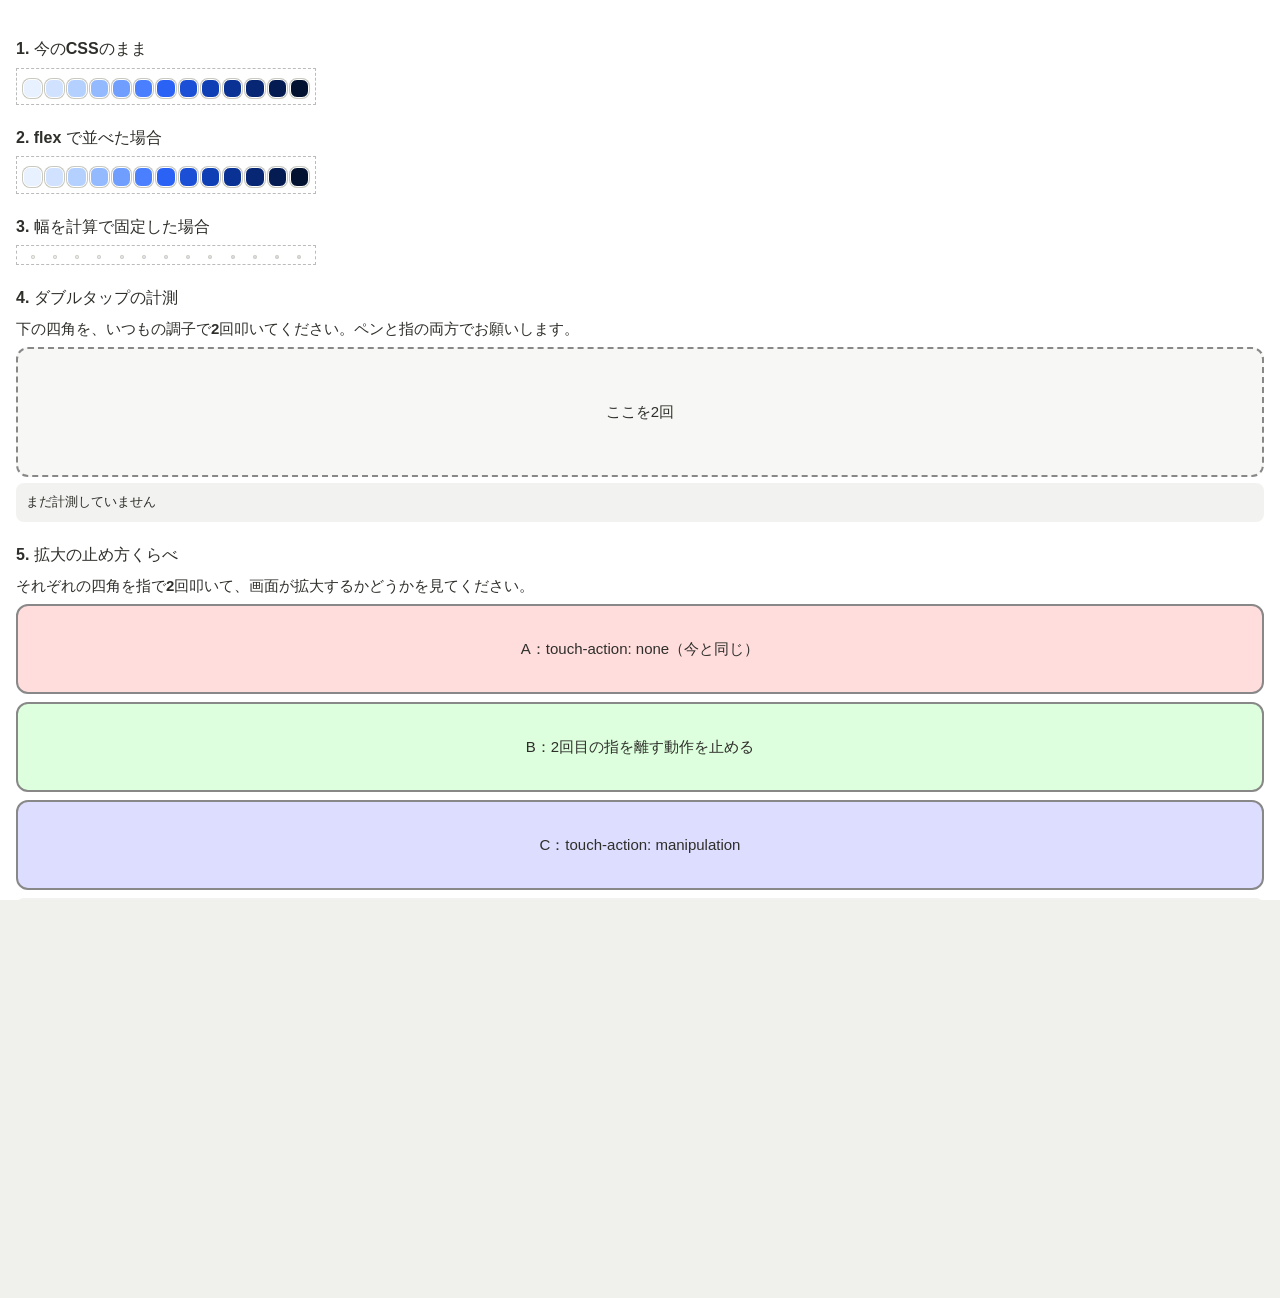
==== commit c42f0f38: "chore: compare ways of stopping double-tap zoom on the device page Co-Authored-By: Claude Opus 5 <no" ====
--- a/check.html
+++ b/check.html
@@ -29,6 +29,13 @@
 <p style="margin:0 0 6px">下の四角を、<b>いつもの調子で2回</b>叩いてください。ペンと指の両方でお願いします。</p>
 <div id="tapper" style="display:grid;place-items:center;height:130px;border:2px dashed #888;border-radius:12px;background:#f7f7f5;touch-action:none;font-size:15px">ここを2回</div>
 <pre id="taps" style="margin-top:6px">まだ計測していません</pre>
+
+<h2>5. 拡大の止め方くらべ</h2>
+<p style="margin:0 0 6px">それぞれの四角を<b>指で2回</b>叩いて、<b>画面が拡大するかどうか</b>を見てください。</p>
+<div id="zoomA" style="display:grid;place-items:center;height:90px;margin-bottom:8px;border:2px solid #888;border-radius:12px;background:#fdd;touch-action:none;font-size:15px">A：touch-action: none（今と同じ）</div>
+<div id="zoomB" style="display:grid;place-items:center;height:90px;margin-bottom:8px;border:2px solid #888;border-radius:12px;background:#dfd;touch-action:none;font-size:15px">B：2回目の指を離す動作を止める</div>
+<div id="zoomC" style="display:grid;place-items:center;height:90px;margin-bottom:8px;border:2px solid #888;border-radius:12px;background:#ddf;touch-action:manipulation;font-size:15px">C：touch-action: manipulation</div>
+<pre id="zoomLog">まだ叩いていません</pre>
 
 <h2>計測結果</h2>
 <pre id="out">…</pre>
@@ -73,6 +80,29 @@
   report();
   window.addEventListener("resize", report);
 
+  // Bだけ、2回目に指を離す動作そのものを止める（拡大の芽を摘む）
+  const zoomLog = document.querySelector("#zoomLog");
+  const note = (line) => {
+    zoomLog.textContent = (zoomLog.textContent.startsWith("まだ") ? "" : zoomLog.textContent + "\n") + line;
+  };
+  let lastB = 0;
+  document.querySelector("#zoomB").addEventListener("touchend", (event) => {
+    const now = Date.now();
+    if (now - lastB < 600) {
+      event.preventDefault();
+      note("B：2回目を止めました（" + (now - lastB) + "ms）");
+    }
+    lastB = now;
+  }, { passive: false });
+  for (const id of ["zoomA", "zoomC"]) {
+    let last = 0;
+    document.querySelector("#" + id).addEventListener("touchend", () => {
+      const now = Date.now();
+      if (now - last < 600) { note(id.slice(4) + "：2回目（" + (now - last) + "ms）"); }
+      last = now;
+    });
+  }
+
   // ダブルタップの間隔と、2回の指先の距離を測る
   const tapper = document.querySelector("#tapper");
   const taps = document.querySelector("#taps");
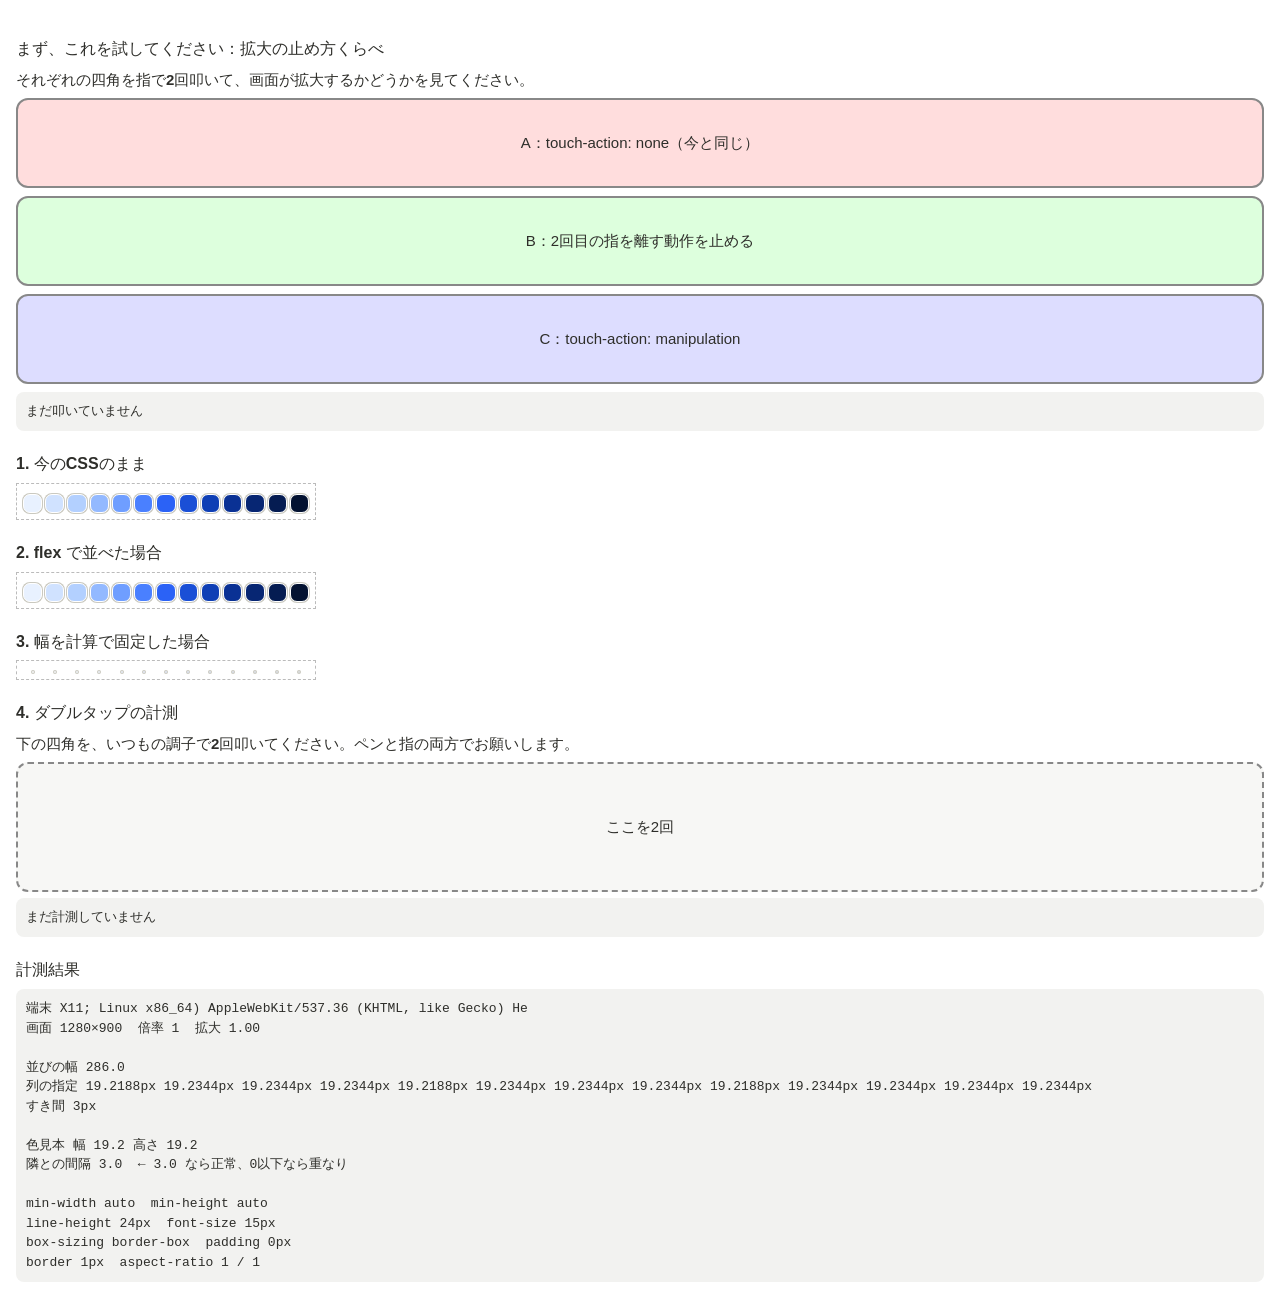
==== commit c34e019c: "chore: let the device page scroll and lead with the zoom comparison Co-Authored-By: Claude Opus 5 <n" ====
--- a/check.html
+++ b/check.html
@@ -6,6 +6,15 @@
 <title>色見本の計測</title>
 <link rel="stylesheet" href="styles.css" />
 <style>
+  html, body {
+    height: auto !important;
+    min-height: 0 !important;
+    overflow: visible !important;
+    position: static !important;
+    touch-action: auto !important;
+    overscroll-behavior: auto !important;
+    display: block !important;
+  }
   body { margin: 0; padding: 16px; background: #fff; font: 15px/1.6 "Hiragino Sans", sans-serif; color: #2e2e2a; }
   h2 { margin: 20px 0 6px; font-size: 16px; }
   pre { margin: 0; padding: 10px; border-radius: 8px; background: #f2f2f0; font: 13px/1.5 ui-monospace, Menlo, monospace; white-space: pre-wrap; }
@@ -16,6 +25,13 @@
 </style>
 </head>
 <body>
+<h2>まず、これを試してください：拡大の止め方くらべ</h2>
+<p style="margin:0 0 6px">それぞれの四角を<b>指で2回</b>叩いて、<b>画面が拡大するかどうか</b>を見てください。</p>
+<div id="zoomA" style="display:grid;place-items:center;height:90px;margin-bottom:8px;border:2px solid #888;border-radius:12px;background:#fdd;touch-action:none;font-size:15px">A：touch-action: none（今と同じ）</div>
+<div id="zoomB" style="display:grid;place-items:center;height:90px;margin-bottom:8px;border:2px solid #888;border-radius:12px;background:#dfd;touch-action:none;font-size:15px">B：2回目の指を離す動作を止める</div>
+<div id="zoomC" style="display:grid;place-items:center;height:90px;margin-bottom:8px;border:2px solid #888;border-radius:12px;background:#ddf;touch-action:manipulation;font-size:15px">C：touch-action: manipulation</div>
+<pre id="zoomLog">まだ叩いていません</pre>
+
 <h2>1. 今のCSSのまま</h2>
 <div class="box" id="a"><div class="palette-families"><div class="palette-family palette-family--dads"><div class="palette-swatches" style="--palette-columns: 13"></div></div></div></div>
 
@@ -29,13 +45,6 @@
 <p style="margin:0 0 6px">下の四角を、<b>いつもの調子で2回</b>叩いてください。ペンと指の両方でお願いします。</p>
 <div id="tapper" style="display:grid;place-items:center;height:130px;border:2px dashed #888;border-radius:12px;background:#f7f7f5;touch-action:none;font-size:15px">ここを2回</div>
 <pre id="taps" style="margin-top:6px">まだ計測していません</pre>
-
-<h2>5. 拡大の止め方くらべ</h2>
-<p style="margin:0 0 6px">それぞれの四角を<b>指で2回</b>叩いて、<b>画面が拡大するかどうか</b>を見てください。</p>
-<div id="zoomA" style="display:grid;place-items:center;height:90px;margin-bottom:8px;border:2px solid #888;border-radius:12px;background:#fdd;touch-action:none;font-size:15px">A：touch-action: none（今と同じ）</div>
-<div id="zoomB" style="display:grid;place-items:center;height:90px;margin-bottom:8px;border:2px solid #888;border-radius:12px;background:#dfd;touch-action:none;font-size:15px">B：2回目の指を離す動作を止める</div>
-<div id="zoomC" style="display:grid;place-items:center;height:90px;margin-bottom:8px;border:2px solid #888;border-radius:12px;background:#ddf;touch-action:manipulation;font-size:15px">C：touch-action: manipulation</div>
-<pre id="zoomLog">まだ叩いていません</pre>
 
 <h2>計測結果</h2>
 <pre id="out">…</pre>
